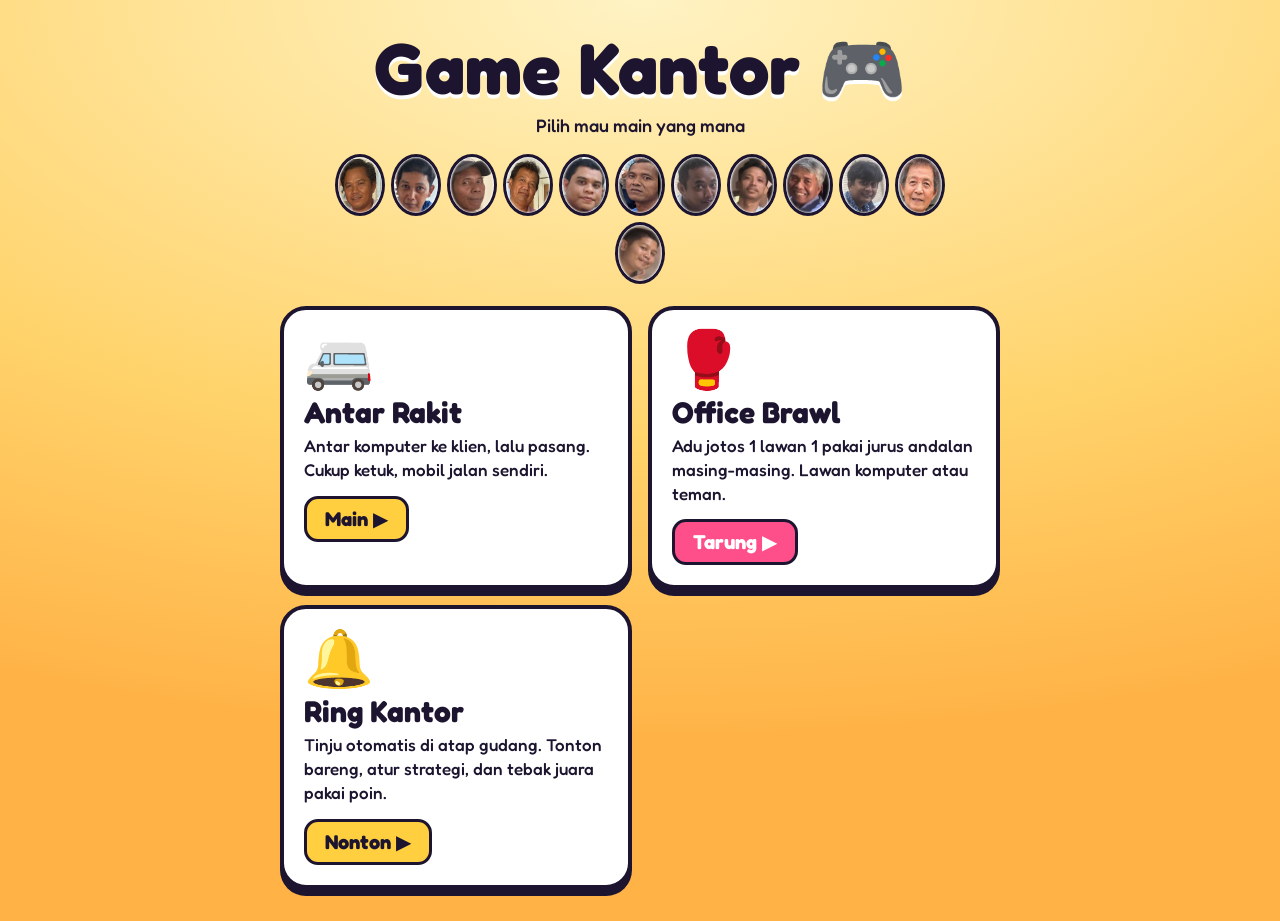
==== index.html @ ee80544d "Game Kantor: Antar Rakit, Office Brawl, Ring Kantor Three browser 3D games (three.js) starring offic" ====
<!doctype html>
<html lang="id">
<head>
<meta charset="utf-8">
<meta name="viewport" content="width=device-width,initial-scale=1,viewport-fit=cover">
<meta name="theme-color" content="#ffcf3f">
<title>Game Kantor</title>
<link rel="preconnect" href="https://fonts.googleapis.com">
<link href="https://fonts.googleapis.com/css2?family=Fredoka:wght@500;600;700&display=swap" rel="stylesheet">
<style>
:root { --ink: #1d1530; --sun: #ffcf3f; --pink: #ff4f8b; }
* { box-sizing: border-box; }
body { margin: 0; min-height: 100vh; background: radial-gradient(120% 80% at 50% 0%, #fff3c4, #ffd36b 60%, #ffb347); color: var(--ink); font-family: "Fredoka", system-ui, sans-serif; display: flex; flex-direction: column; align-items: center; padding: max(24px, env(safe-area-inset-top)) 16px 32px; }
h1 { margin: 8px 0 4px; font-size: clamp(40px, 9vw, 72px); line-height: 1; text-align: center; text-shadow: 0 4px 0 #fff; }
p.sub { margin: 6px 0 18px; font-size: 18px; font-weight: 500; text-align: center; }
.faces { display: flex; flex-wrap: wrap; justify-content: center; gap: 6px; max-width: 640px; margin-bottom: 22px; }
.faces img { width: 50px; height: 62px; object-fit: cover; border-radius: 50%; border: 3px solid var(--ink); background: #fff; }
.games { display: grid; grid-template-columns: repeat(auto-fit, minmax(260px, 1fr)); gap: 16px; width: 100%; max-width: 720px; }
a.game { display: block; text-decoration: none; color: inherit; background: #fff; border: 4px solid var(--ink); border-radius: 26px; padding: 20px; box-shadow: 0 7px 0 var(--ink); transition: transform .12s; }
a.game:hover { transform: translateY(-3px) rotate(-.5deg); }
a.game:active { transform: translateY(4px); box-shadow: 0 2px 0 var(--ink); }
a.game .ic { font-size: 56px; line-height: 1; }
a.game h2 { margin: 8px 0 4px; font-size: 30px; }
a.game p { margin: 0 0 14px; font-size: 17px; font-weight: 500; line-height: 1.4; }
a.game span { display: inline-block; background: var(--sun); border: 3px solid var(--ink); border-radius: 14px; padding: 8px 18px; font-size: 20px; font-weight: 700; }
a.game.brawl span { background: var(--pink); color: #fff; }
</style>
</head>
<body>
  <h1>Game Kantor 🎮</h1>
  <p class="sub">Pilih mau main yang mana</p>
  <div class="faces" id="faces"></div>
  <div class="games">
    <a class="game" href="antar.html">
      <div class="ic">🚐</div>
      <h2>Antar Rakit</h2>
      <p>Antar komputer ke klien, lalu pasang. Cukup ketuk, mobil jalan sendiri.</p>
      <span>Main ▶</span>
    </a>
    <a class="game brawl" href="brawl.html">
      <div class="ic">🥊</div>
      <h2>Office Brawl</h2>
      <p>Adu jotos 1 lawan 1 pakai jurus andalan masing-masing. Lawan komputer atau teman.</p>
      <span>Tarung ▶</span>
    </a>
    <a class="game ring" href="ring.html">
      <div class="ic">🔔</div>
      <h2>Ring Kantor</h2>
      <p>Tinju otomatis di atap gudang. Tonton bareng, atur strategi, dan tebak juara pakai poin.</p>
      <span>Nonton ▶</span>
    </a>
  </div>
<script src="characters.js"></script>
<script>
  (window.CREW || []).forEach((c) => {
    const img = new Image();
    img.onload = () => document.getElementById("faces").appendChild(img);
    img.alt = c.name; img.src = "faces/" + c.id + ".png";
  });
</script>
</body>
</html>
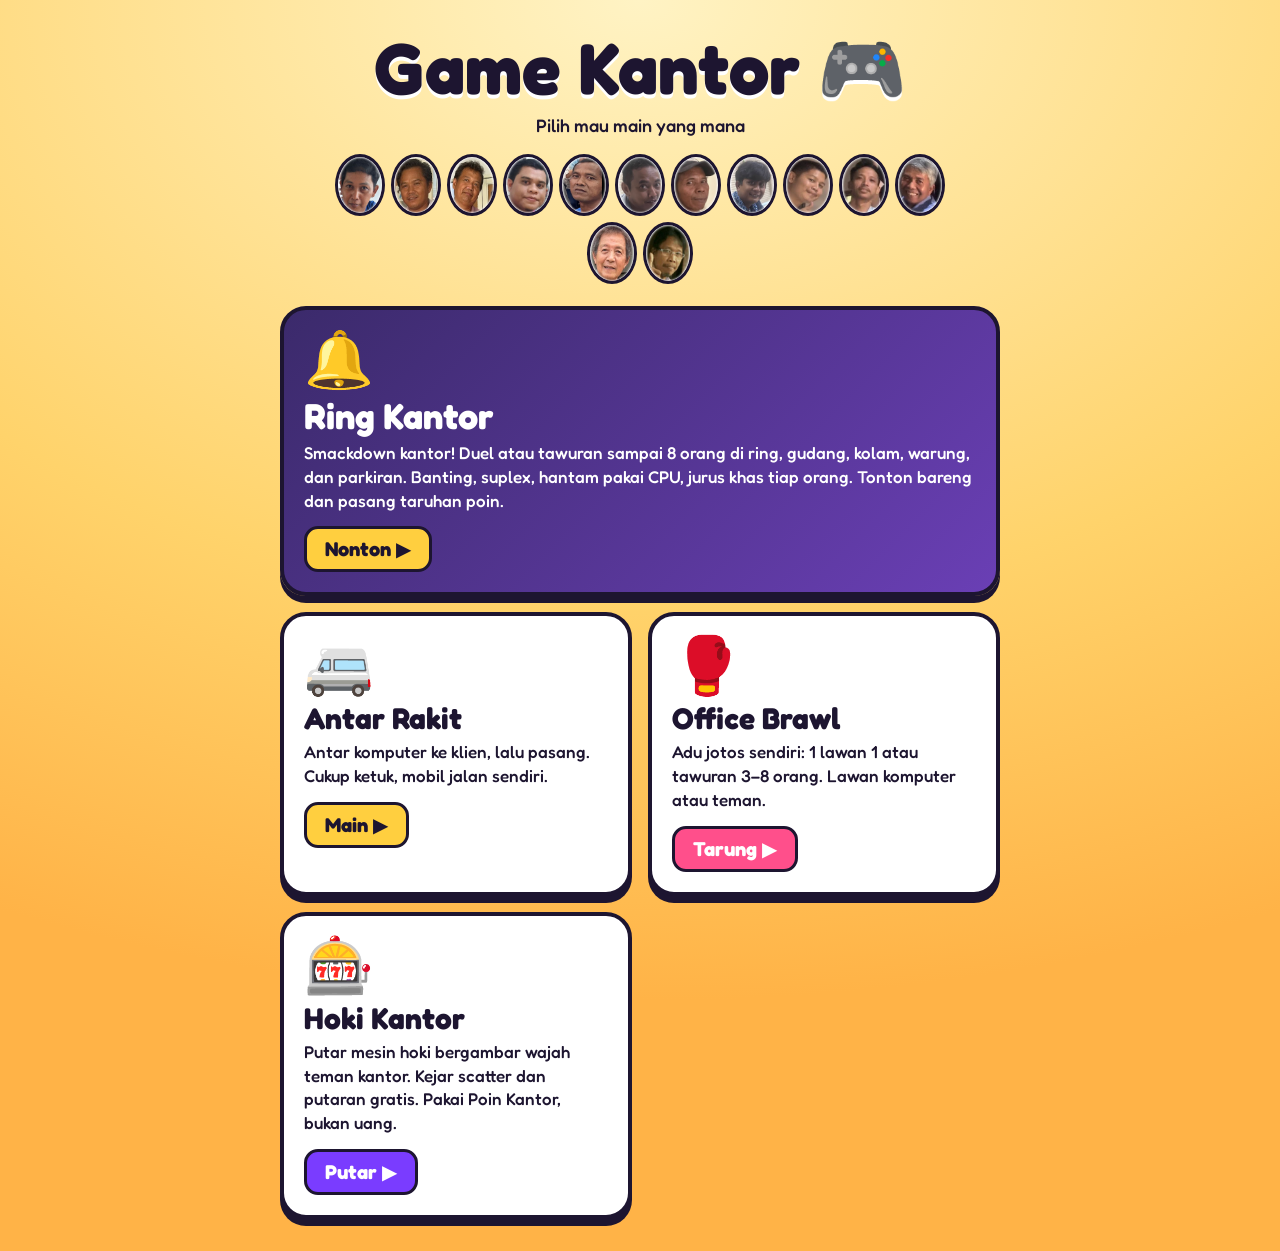
==== commit 9e29cb93: "Antar Rakit: bigger map, crew-driven traffic, crashes with damage payouts; reorder home page Co-Auth" ====
--- a/index.html
+++ b/index.html
@@ -24,6 +24,10 @@
 a.game p { margin: 0 0 14px; font-size: 17px; font-weight: 500; line-height: 1.4; }
 a.game span { display: inline-block; background: var(--sun); border: 3px solid var(--ink); border-radius: 14px; padding: 8px 18px; font-size: 20px; font-weight: 700; }
 a.game.brawl span { background: var(--pink); color: #fff; }
+a.game.feature { grid-column: 1 / -1; background: linear-gradient(135deg, #3b2a6b, #6a3fb5); color: #fff; }
+a.game.feature h2 { font-size: 36px; }
+a.game.feature span { background: var(--sun); color: var(--ink); }
+a.game.hoki span { background: #7a3cff; color: #fff; }
 </style>
 </head>
 <body>
@@ -31,6 +35,12 @@
   <p class="sub">Pilih mau main yang mana</p>
   <div class="faces" id="faces"></div>
   <div class="games">
+    <a class="game ring feature" href="ring.html">
+      <div class="ic">🔔</div>
+      <h2>Ring Kantor</h2>
+      <p>Smackdown kantor! Duel atau tawuran sampai 8 orang di ring, gudang, kolam, warung, dan parkiran. Banting, suplex, hantam pakai CPU, jurus khas tiap orang. Tonton bareng dan pasang taruhan poin.</p>
+      <span>Nonton ▶</span>
+    </a>
     <a class="game" href="antar.html">
       <div class="ic">🚐</div>
       <h2>Antar Rakit</h2>
@@ -40,14 +50,14 @@
     <a class="game brawl" href="brawl.html">
       <div class="ic">🥊</div>
       <h2>Office Brawl</h2>
-      <p>Adu jotos 1 lawan 1 pakai jurus andalan masing-masing. Lawan komputer atau teman.</p>
+      <p>Adu jotos sendiri: 1 lawan 1 atau tawuran 3–8 orang. Lawan komputer atau teman.</p>
       <span>Tarung ▶</span>
     </a>
-    <a class="game ring" href="ring.html">
-      <div class="ic">🔔</div>
-      <h2>Ring Kantor</h2>
-      <p>Tinju otomatis di atap gudang. Tonton bareng, atur strategi, dan tebak juara pakai poin.</p>
-      <span>Nonton ▶</span>
+    <a class="game hoki" href="hoki.html">
+      <div class="ic">🎰</div>
+      <h2>Hoki Kantor</h2>
+      <p>Putar mesin hoki bergambar wajah teman kantor. Kejar scatter dan putaran gratis. Pakai Poin Kantor, bukan uang.</p>
+      <span>Putar ▶</span>
     </a>
   </div>
 <script src="characters.js"></script>
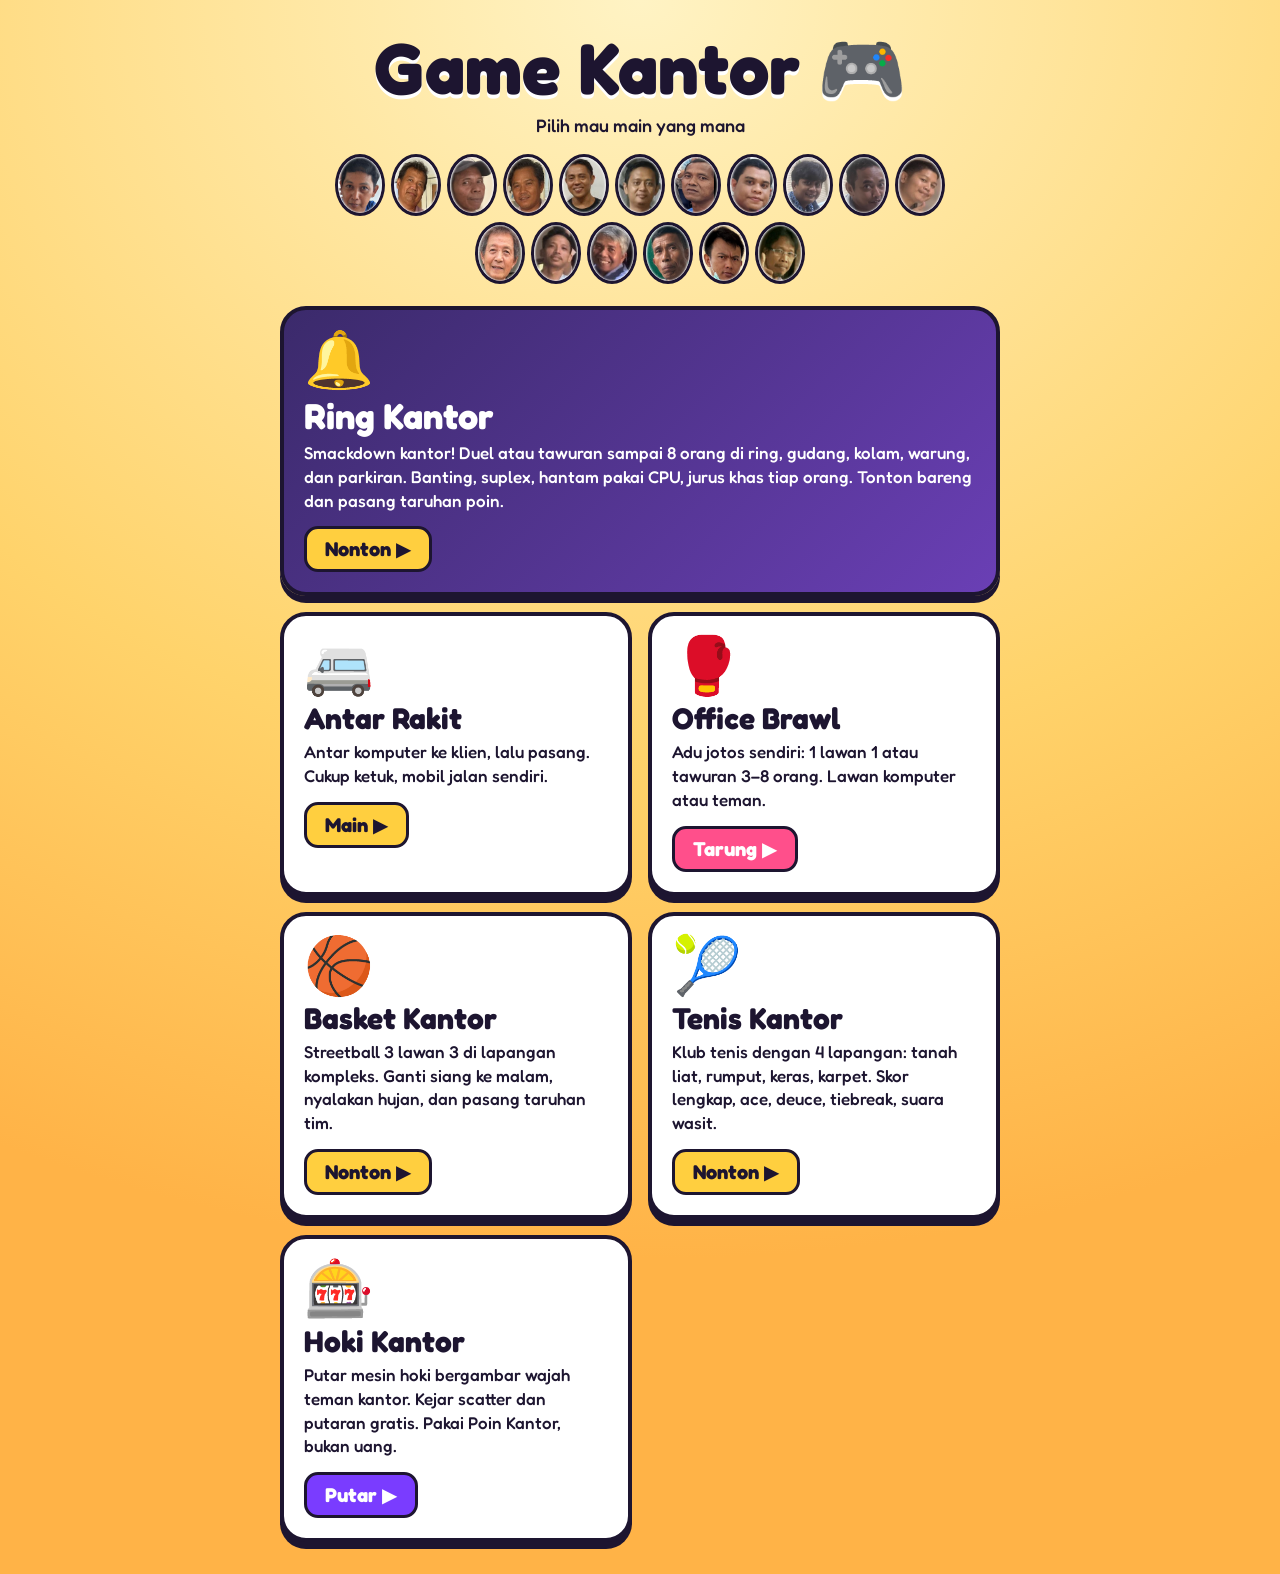
==== commit 8ef7d387: "Add Basket Kantor and Tenis Kantor dioramas with shared kantor3d library; realistic scale Co-Authore" ====
--- a/index.html
+++ b/index.html
@@ -53,6 +53,18 @@
       <p>Adu jotos sendiri: 1 lawan 1 atau tawuran 3–8 orang. Lawan komputer atau teman.</p>
       <span>Tarung ▶</span>
     </a>
+    <a class="game" href="basket.html">
+      <div class="ic">🏀</div>
+      <h2>Basket Kantor</h2>
+      <p>Streetball 3 lawan 3 di lapangan kompleks. Ganti siang ke malam, nyalakan hujan, dan pasang taruhan tim.</p>
+      <span>Nonton ▶</span>
+    </a>
+    <a class="game" href="tenis.html">
+      <div class="ic">🎾</div>
+      <h2>Tenis Kantor</h2>
+      <p>Klub tenis dengan 4 lapangan: tanah liat, rumput, keras, karpet. Skor lengkap, ace, deuce, tiebreak, suara wasit.</p>
+      <span>Nonton ▶</span>
+    </a>
     <a class="game hoki" href="hoki.html">
       <div class="ic">🎰</div>
       <h2>Hoki Kantor</h2>
